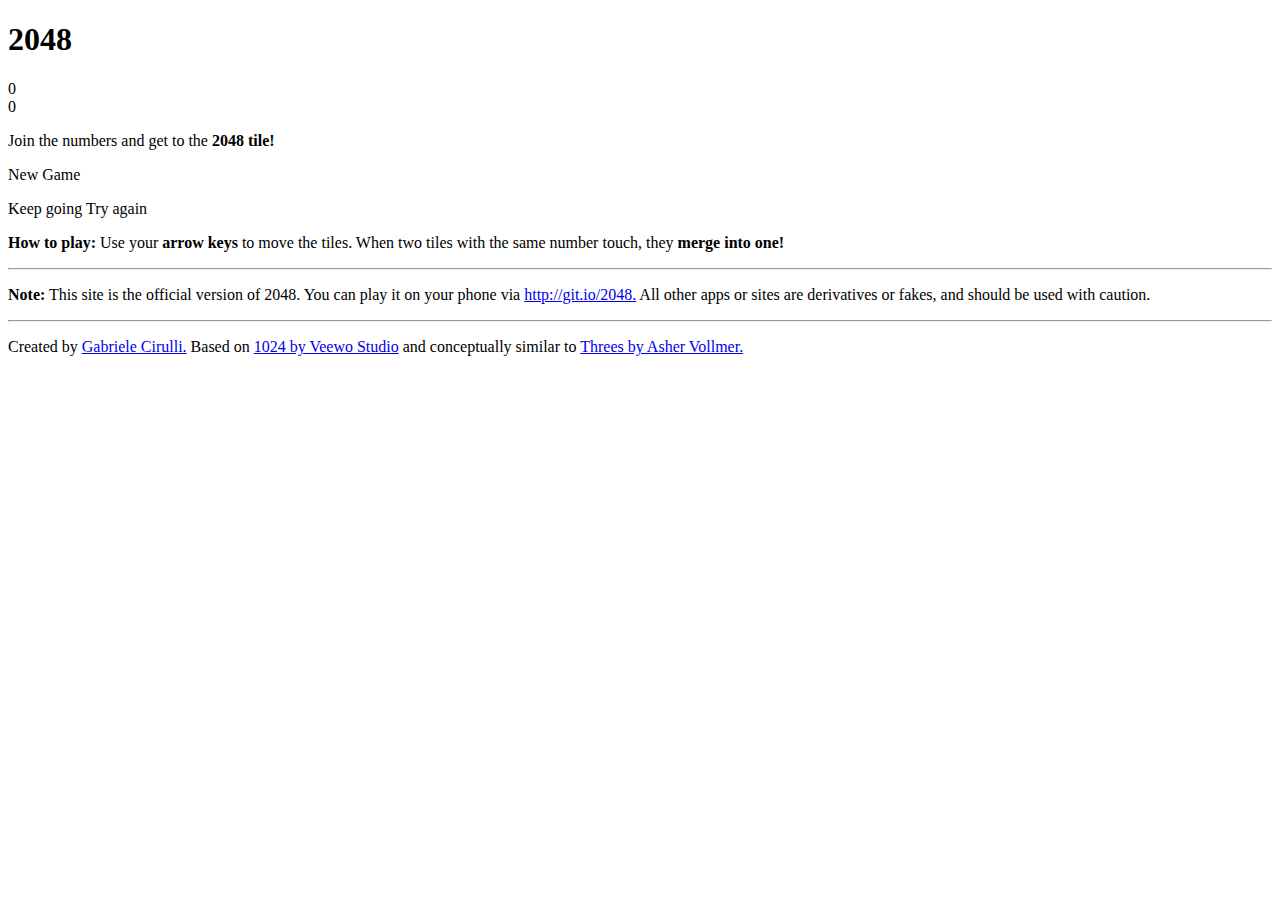
==== index.html @ 3809e291 "Add SWAP(http://swap.sec.net) js api to be worked in Socializer" ====
<!DOCTYPE html>
<html>
<head>
  <meta charset="utf-8">
  <title>2048</title>

  <link href="style/main.css" rel="stylesheet" type="text/css">
  <link rel="shortcut icon" href="favicon.ico">
  <link rel="apple-touch-icon" href="meta/apple-touch-icon.png">
  <link rel="apple-touch-startup-image" href="meta/apple-touch-startup-image-640x1096.png" media="(device-width: 320px) and (device-height: 568px) and (-webkit-device-pixel-ratio: 2)"> <!-- iPhone 5+ -->
  <link rel="apple-touch-startup-image" href="meta/apple-touch-startup-image-640x920.png"  media="(device-width: 320px) and (device-height: 480px) and (-webkit-device-pixel-ratio: 2)"> <!-- iPhone, retina -->
  <meta name="apple-mobile-web-app-capable" content="yes">
  <meta name="apple-mobile-web-app-status-bar-style" content="black">

  <meta name="HandheldFriendly" content="True">
  <meta name="MobileOptimized" content="320">
  <meta name="viewport" content="width=device-width, target-densitydpi=160dpi, initial-scale=1.0, maximum-scale=1, user-scalable=no, minimal-ui">
</head>
<body>
  <div class="container">
    <div class="heading">
      <h1 class="title">2048</h1>
      <div class="scores-container">
        <div class="score-container">0</div>
        <div class="best-container">0</div>
      </div>
    </div>

    <div class="above-game">
      <p class="game-intro">Join the numbers and get to the <strong>2048 tile!</strong></p>
      <a class="restart-button">New Game</a>
    </div>

    <div class="game-container">
      <div class="game-message">
        <p></p>
        <div class="lower">
	        <a class="keep-playing-button">Keep going</a>
          <a class="retry-button">Try again</a>
        </div>
      </div>

      <div class="grid-container">
        <div class="grid-row">
          <div class="grid-cell"></div>
          <div class="grid-cell"></div>
          <div class="grid-cell"></div>
          <div class="grid-cell"></div>
        </div>
        <div class="grid-row">
          <div class="grid-cell"></div>
          <div class="grid-cell"></div>
          <div class="grid-cell"></div>
          <div class="grid-cell"></div>
        </div>
        <div class="grid-row">
          <div class="grid-cell"></div>
          <div class="grid-cell"></div>
          <div class="grid-cell"></div>
          <div class="grid-cell"></div>
        </div>
        <div class="grid-row">
          <div class="grid-cell"></div>
          <div class="grid-cell"></div>
          <div class="grid-cell"></div>
          <div class="grid-cell"></div>
        </div>
      </div>

      <div class="tile-container">

      </div>
    </div>

    <p class="game-explanation">
      <strong class="important">How to play:</strong> Use your <strong>arrow keys</strong> to move the tiles. When two tiles with the same number touch, they <strong>merge into one!</strong>
    </p>
    <hr>
    <p>
    <strong class="important">Note:</strong> This site is the official version of 2048. You can play it on your phone via <a href="#" onClick="$swap.popupUrl('http://git.io/2048');">http://git.io/2048.</a> All other apps or sites are derivatives or fakes, and should be used with caution.
    </p>
    <hr>
    <p>
    Created by <a href="#" onClick="$swap.popupUrl('http://gabrielecirulli.com');" target="_blank">Gabriele Cirulli.</a> Based on <a href="#" onClick="$swap.popupUrl('https://itunes.apple.com/us/app/1024!/id823499224');" target="_blank">1024 by Veewo Studio</a> and conceptually similar to <a href="#" onClick="$swap.popupUrl('http://asherv.com/threes/');" target="_blank">Threes by Asher Vollmer.</a>
    </p>
  </div>

  <script type="text/javascript" src="http://swap.sec.net/lib/sec_swap_api.js"></script>
  <script src="js/bind_polyfill.js"></script>
  <script src="js/classlist_polyfill.js"></script>
  <script src="js/animframe_polyfill.js"></script>
  <script src="js/keyboard_input_manager.js"></script>
  <script src="js/html_actuator.js"></script>
  <script src="js/grid.js"></script>
  <script src="js/tile.js"></script>
  <script src="js/local_storage_manager.js"></script>
  <script src="js/game_manager.js"></script>
  <script src="js/application.js"></script>
  <script tpe="text/javascript">
    $swap.setRect(0, 0, 1, 1);
    $swap.setBackgroundColor("#00FFFFFF");
  </script>
</body>
</html>
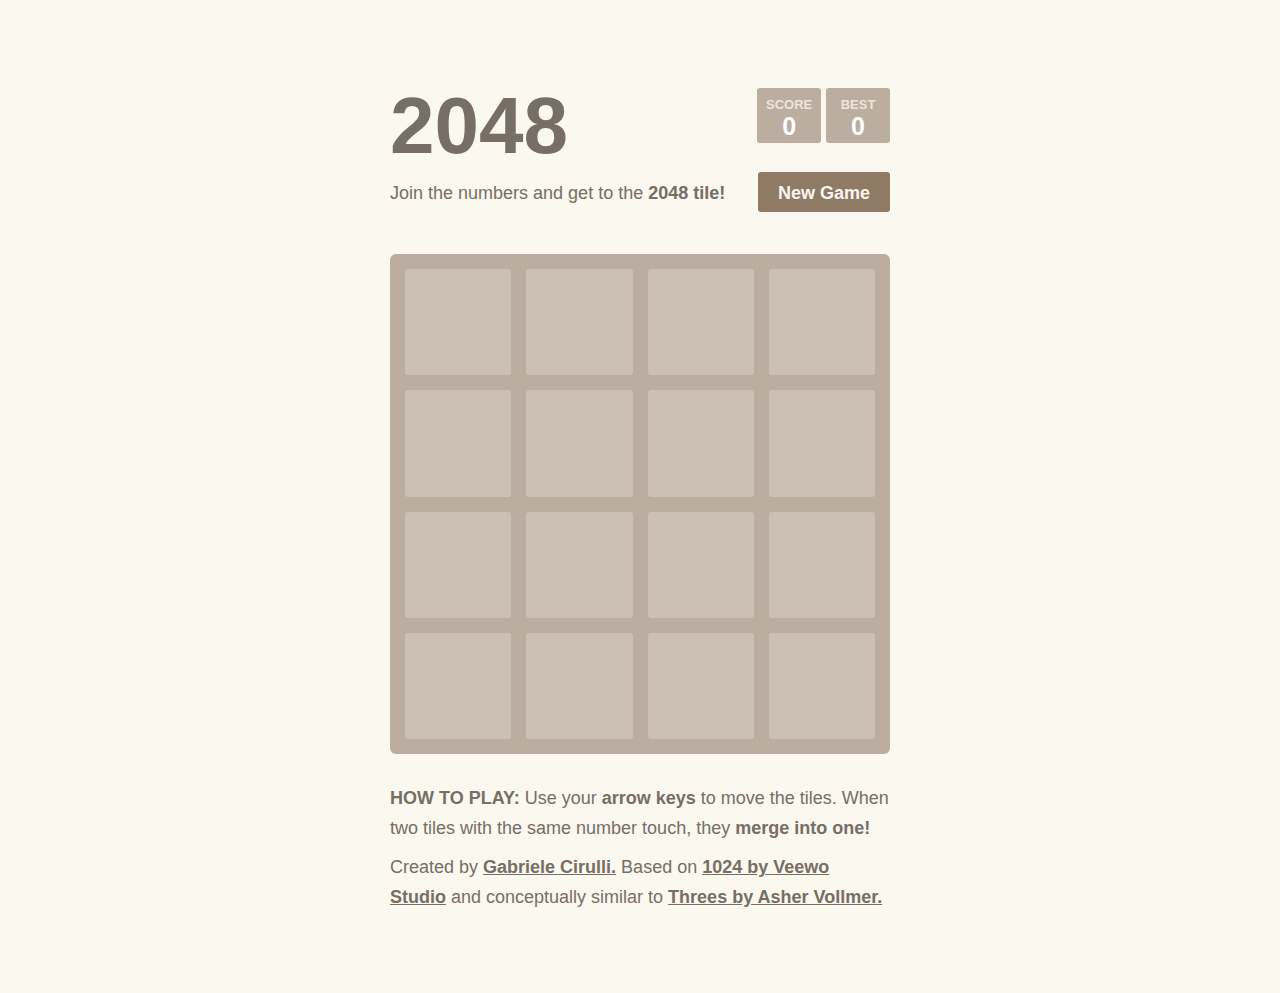
==== commit 42b615bd: "Add a share best score button" ====
--- a/index.html
+++ b/index.html
@@ -72,14 +72,14 @@
       </div>
     </div>
 
+    <div id="exit-win">
+      <hr>
+      <a class="exit-button">Share Best Score & Exit</a>
+    </div>
+
     <p class="game-explanation">
       <strong class="important">How to play:</strong> Use your <strong>arrow keys</strong> to move the tiles. When two tiles with the same number touch, they <strong>merge into one!</strong>
     </p>
-    <hr>
-    <p>
-    <strong class="important">Note:</strong> This site is the official version of 2048. You can play it on your phone via <a href="#" onClick="$swap.popupUrl('http://git.io/2048');">http://git.io/2048.</a> All other apps or sites are derivatives or fakes, and should be used with caution.
-    </p>
-    <hr>
     <p>
     Created by <a href="#" onClick="$swap.popupUrl('http://gabrielecirulli.com');" target="_blank">Gabriele Cirulli.</a> Based on <a href="#" onClick="$swap.popupUrl('https://itunes.apple.com/us/app/1024!/id823499224');" target="_blank">1024 by Veewo Studio</a> and conceptually similar to <a href="#" onClick="$swap.popupUrl('http://asherv.com/threes/');" target="_blank">Threes by Asher Vollmer.</a>
     </p>
@@ -97,8 +97,17 @@
   <script src="js/game_manager.js"></script>
   <script src="js/application.js"></script>
   <script tpe="text/javascript">
+
+    var exit_button = document.getElementById("exit-win");
+    exit_button.style.display = "none";
+
     $swap.setRect(0, 0, 1, 1);
     $swap.setBackgroundColor("#00FFFFFF");
+    $swap.getInfo(function(info) {
+      if(info.isStarter){
+        exit_button.style.display = "block";
+      }
+    });
   </script>
 </body>
 </html>
--- a/style/main.css
+++ b/style/main.css
@@ -0,0 +1,724 @@
+@import url(fonts/clear-sans.css);
+html, body {
+  margin: 0;
+  padding: 0;
+  background: #faf8ef;
+  color: #776e65;
+  font-family: "Clear Sans", "Helvetica Neue", Arial, sans-serif;
+  font-size: 18px; }
+
+body {
+  margin: 80px 0; }
+
+.heading:after {
+  content: "";
+  display: block;
+  clear: both; }
+
+h1.title {
+  font-size: 80px;
+  font-weight: bold;
+  margin: 0;
+  display: block;
+  float: left; }
+
+@-webkit-keyframes move-up {
+  0% {
+    top: 25px;
+    opacity: 1; }
+
+  100% {
+    top: -50px;
+    opacity: 0; } }
+@-moz-keyframes move-up {
+  0% {
+    top: 25px;
+    opacity: 1; }
+
+  100% {
+    top: -50px;
+    opacity: 0; } }
+@keyframes move-up {
+  0% {
+    top: 25px;
+    opacity: 1; }
+
+  100% {
+    top: -50px;
+    opacity: 0; } }
+.scores-container {
+  float: right;
+  text-align: right; }
+
+.score-container, .best-container {
+  position: relative;
+  display: inline-block;
+  background: #bbada0;
+  padding: 15px 25px;
+  font-size: 25px;
+  height: 25px;
+  line-height: 47px;
+  font-weight: bold;
+  border-radius: 3px;
+  color: white;
+  margin-top: 8px;
+  text-align: center; }
+  .score-container:after, .best-container:after {
+    position: absolute;
+    width: 100%;
+    top: 10px;
+    left: 0;
+    text-transform: uppercase;
+    font-size: 13px;
+    line-height: 13px;
+    text-align: center;
+    color: #eee4da; }
+  .score-container .score-addition, .best-container .score-addition {
+    position: absolute;
+    right: 30px;
+    color: red;
+    font-size: 25px;
+    line-height: 25px;
+    font-weight: bold;
+    color: rgba(119, 110, 101, 0.9);
+    z-index: 100;
+    -webkit-animation: move-up 600ms ease-in;
+    -moz-animation: move-up 600ms ease-in;
+    animation: move-up 600ms ease-in;
+    -webkit-animation-fill-mode: both;
+    -moz-animation-fill-mode: both;
+    animation-fill-mode: both; }
+
+.score-container:after {
+  content: "Score"; }
+
+.best-container:after {
+  content: "Best"; }
+
+p {
+  margin-top: 0;
+  margin-bottom: 10px;
+  line-height: 1.65; }
+
+a {
+  color: #776e65;
+  font-weight: bold;
+  text-decoration: underline;
+  cursor: pointer; }
+
+strong.important {
+  text-transform: uppercase; }
+
+hr {
+  border: none;
+  border-bottom: 1px solid #d8d4d0;
+  margin-top: 20px;
+  margin-bottom: 30px; }
+
+.container {
+  width: 500px;
+  margin: 0 auto; }
+
+@-webkit-keyframes fade-in {
+  0% {
+    opacity: 0; }
+
+  100% {
+    opacity: 1; } }
+@-moz-keyframes fade-in {
+  0% {
+    opacity: 0; }
+
+  100% {
+    opacity: 1; } }
+@keyframes fade-in {
+  0% {
+    opacity: 0; }
+
+  100% {
+    opacity: 1; } }
+.game-container {
+  margin-top: 40px;
+  position: relative;
+  padding: 15px;
+  cursor: default;
+  -webkit-touch-callout: none;
+  -ms-touch-callout: none;
+  -webkit-user-select: none;
+  -moz-user-select: none;
+  -ms-user-select: none;
+  -ms-touch-action: none;
+  touch-action: none;
+  background: #bbada0;
+  border-radius: 6px;
+  width: 500px;
+  height: 500px;
+  -webkit-box-sizing: border-box;
+  -moz-box-sizing: border-box;
+  box-sizing: border-box; }
+  .game-container .game-message {
+    display: none;
+    position: absolute;
+    top: 0;
+    right: 0;
+    bottom: 0;
+    left: 0;
+    background: rgba(238, 228, 218, 0.5);
+    z-index: 100;
+    text-align: center;
+    -webkit-animation: fade-in 800ms ease 1200ms;
+    -moz-animation: fade-in 800ms ease 1200ms;
+    animation: fade-in 800ms ease 1200ms;
+    -webkit-animation-fill-mode: both;
+    -moz-animation-fill-mode: both;
+    animation-fill-mode: both; }
+    .game-container .game-message p {
+      font-size: 60px;
+      font-weight: bold;
+      height: 60px;
+      line-height: 60px;
+      margin-top: 222px; }
+    .game-container .game-message .lower {
+      display: block;
+      margin-top: 59px; }
+    .game-container .game-message a {
+      display: inline-block;
+      background: #8f7a66;
+      border-radius: 3px;
+      padding: 0 20px;
+      text-decoration: none;
+      color: #f9f6f2;
+      height: 40px;
+      line-height: 42px;
+      margin-left: 9px; }
+      .game-container .game-message a.keep-playing-button {
+        display: none; }
+    .game-container .game-message.game-won {
+      background: rgba(237, 194, 46, 0.5);
+      color: #f9f6f2; }
+      .game-container .game-message.game-won a.keep-playing-button {
+        display: inline-block; }
+    .game-container .game-message.game-won, .game-container .game-message.game-over {
+      display: block; }
+
+.grid-container {
+  position: absolute;
+  z-index: 1; }
+
+.grid-row {
+  margin-bottom: 15px; }
+  .grid-row:last-child {
+    margin-bottom: 0; }
+  .grid-row:after {
+    content: "";
+    display: block;
+    clear: both; }
+
+.grid-cell {
+  width: 106.25px;
+  height: 106.25px;
+  margin-right: 15px;
+  float: left;
+  border-radius: 3px;
+  background: rgba(238, 228, 218, 0.35); }
+  .grid-cell:last-child {
+    margin-right: 0; }
+
+.tile-container {
+  position: absolute;
+  z-index: 2; }
+
+.tile, .tile .tile-inner {
+  width: 107px;
+  height: 107px;
+  line-height: 107px; }
+.tile.tile-position-1-1 {
+  -webkit-transform: translate(0px, 0px);
+  -moz-transform: translate(0px, 0px);
+  transform: translate(0px, 0px); }
+.tile.tile-position-1-2 {
+  -webkit-transform: translate(0px, 121px);
+  -moz-transform: translate(0px, 121px);
+  transform: translate(0px, 121px); }
+.tile.tile-position-1-3 {
+  -webkit-transform: translate(0px, 242px);
+  -moz-transform: translate(0px, 242px);
+  transform: translate(0px, 242px); }
+.tile.tile-position-1-4 {
+  -webkit-transform: translate(0px, 363px);
+  -moz-transform: translate(0px, 363px);
+  transform: translate(0px, 363px); }
+.tile.tile-position-2-1 {
+  -webkit-transform: translate(121px, 0px);
+  -moz-transform: translate(121px, 0px);
+  transform: translate(121px, 0px); }
+.tile.tile-position-2-2 {
+  -webkit-transform: translate(121px, 121px);
+  -moz-transform: translate(121px, 121px);
+  transform: translate(121px, 121px); }
+.tile.tile-position-2-3 {
+  -webkit-transform: translate(121px, 242px);
+  -moz-transform: translate(121px, 242px);
+  transform: translate(121px, 242px); }
+.tile.tile-position-2-4 {
+  -webkit-transform: translate(121px, 363px);
+  -moz-transform: translate(121px, 363px);
+  transform: translate(121px, 363px); }
+.tile.tile-position-3-1 {
+  -webkit-transform: translate(242px, 0px);
+  -moz-transform: translate(242px, 0px);
+  transform: translate(242px, 0px); }
+.tile.tile-position-3-2 {
+  -webkit-transform: translate(242px, 121px);
+  -moz-transform: translate(242px, 121px);
+  transform: translate(242px, 121px); }
+.tile.tile-position-3-3 {
+  -webkit-transform: translate(242px, 242px);
+  -moz-transform: translate(242px, 242px);
+  transform: translate(242px, 242px); }
+.tile.tile-position-3-4 {
+  -webkit-transform: translate(242px, 363px);
+  -moz-transform: translate(242px, 363px);
+  transform: translate(242px, 363px); }
+.tile.tile-position-4-1 {
+  -webkit-transform: translate(363px, 0px);
+  -moz-transform: translate(363px, 0px);
+  transform: translate(363px, 0px); }
+.tile.tile-position-4-2 {
+  -webkit-transform: translate(363px, 121px);
+  -moz-transform: translate(363px, 121px);
+  transform: translate(363px, 121px); }
+.tile.tile-position-4-3 {
+  -webkit-transform: translate(363px, 242px);
+  -moz-transform: translate(363px, 242px);
+  transform: translate(363px, 242px); }
+.tile.tile-position-4-4 {
+  -webkit-transform: translate(363px, 363px);
+  -moz-transform: translate(363px, 363px);
+  transform: translate(363px, 363px); }
+
+.tile {
+  position: absolute;
+  -webkit-transition: 100ms ease-in-out;
+  -moz-transition: 100ms ease-in-out;
+  transition: 100ms ease-in-out;
+  -webkit-transition-property: -webkit-transform;
+  -moz-transition-property: -moz-transform;
+  transition-property: transform; }
+  .tile .tile-inner {
+    border-radius: 3px;
+    background: #eee4da;
+    text-align: center;
+    font-weight: bold;
+    z-index: 10;
+    font-size: 55px; }
+  .tile.tile-2 .tile-inner {
+    background: #eee4da;
+    box-shadow: 0 0 30px 10px rgba(243, 215, 116, 0), inset 0 0 0 1px rgba(255, 255, 255, 0); }
+  .tile.tile-4 .tile-inner {
+    background: #ede0c8;
+    box-shadow: 0 0 30px 10px rgba(243, 215, 116, 0), inset 0 0 0 1px rgba(255, 255, 255, 0); }
+  .tile.tile-8 .tile-inner {
+    color: #f9f6f2;
+    background: #f2b179; }
+  .tile.tile-16 .tile-inner {
+    color: #f9f6f2;
+    background: #f59563; }
+  .tile.tile-32 .tile-inner {
+    color: #f9f6f2;
+    background: #f67c5f; }
+  .tile.tile-64 .tile-inner {
+    color: #f9f6f2;
+    background: #f65e3b; }
+  .tile.tile-128 .tile-inner {
+    color: #f9f6f2;
+    background: #edcf72;
+    box-shadow: 0 0 30px 10px rgba(243, 215, 116, 0.2381), inset 0 0 0 1px rgba(255, 255, 255, 0.14286);
+    font-size: 45px; }
+    @media screen and (max-width: 520px) {
+      .tile.tile-128 .tile-inner {
+        font-size: 25px; } }
+  .tile.tile-256 .tile-inner {
+    color: #f9f6f2;
+    background: #edcc61;
+    box-shadow: 0 0 30px 10px rgba(243, 215, 116, 0.31746), inset 0 0 0 1px rgba(255, 255, 255, 0.19048);
+    font-size: 45px; }
+    @media screen and (max-width: 520px) {
+      .tile.tile-256 .tile-inner {
+        font-size: 25px; } }
+  .tile.tile-512 .tile-inner {
+    color: #f9f6f2;
+    background: #edc850;
+    box-shadow: 0 0 30px 10px rgba(243, 215, 116, 0.39683), inset 0 0 0 1px rgba(255, 255, 255, 0.2381);
+    font-size: 45px; }
+    @media screen and (max-width: 520px) {
+      .tile.tile-512 .tile-inner {
+        font-size: 25px; } }
+  .tile.tile-1024 .tile-inner {
+    color: #f9f6f2;
+    background: #edc53f;
+    box-shadow: 0 0 30px 10px rgba(243, 215, 116, 0.47619), inset 0 0 0 1px rgba(255, 255, 255, 0.28571);
+    font-size: 35px; }
+    @media screen and (max-width: 520px) {
+      .tile.tile-1024 .tile-inner {
+        font-size: 15px; } }
+  .tile.tile-2048 .tile-inner {
+    color: #f9f6f2;
+    background: #edc22e;
+    box-shadow: 0 0 30px 10px rgba(243, 215, 116, 0.55556), inset 0 0 0 1px rgba(255, 255, 255, 0.33333);
+    font-size: 35px; }
+    @media screen and (max-width: 520px) {
+      .tile.tile-2048 .tile-inner {
+        font-size: 15px; } }
+  .tile.tile-super .tile-inner {
+    color: #f9f6f2;
+    background: #3c3a32;
+    font-size: 30px; }
+    @media screen and (max-width: 520px) {
+      .tile.tile-super .tile-inner {
+        font-size: 10px; } }
+
+@-webkit-keyframes appear {
+  0% {
+    opacity: 0;
+    -webkit-transform: scale(0);
+    -moz-transform: scale(0);
+    transform: scale(0); }
+
+  100% {
+    opacity: 1;
+    -webkit-transform: scale(1);
+    -moz-transform: scale(1);
+    transform: scale(1); } }
+@-moz-keyframes appear {
+  0% {
+    opacity: 0;
+    -webkit-transform: scale(0);
+    -moz-transform: scale(0);
+    transform: scale(0); }
+
+  100% {
+    opacity: 1;
+    -webkit-transform: scale(1);
+    -moz-transform: scale(1);
+    transform: scale(1); } }
+@keyframes appear {
+  0% {
+    opacity: 0;
+    -webkit-transform: scale(0);
+    -moz-transform: scale(0);
+    transform: scale(0); }
+
+  100% {
+    opacity: 1;
+    -webkit-transform: scale(1);
+    -moz-transform: scale(1);
+    transform: scale(1); } }
+.tile-new .tile-inner {
+  -webkit-animation: appear 200ms ease 100ms;
+  -moz-animation: appear 200ms ease 100ms;
+  animation: appear 200ms ease 100ms;
+  -webkit-animation-fill-mode: backwards;
+  -moz-animation-fill-mode: backwards;
+  animation-fill-mode: backwards; }
+
+@-webkit-keyframes pop {
+  0% {
+    -webkit-transform: scale(0);
+    -moz-transform: scale(0);
+    transform: scale(0); }
+
+  50% {
+    -webkit-transform: scale(1.2);
+    -moz-transform: scale(1.2);
+    transform: scale(1.2); }
+
+  100% {
+    -webkit-transform: scale(1);
+    -moz-transform: scale(1);
+    transform: scale(1); } }
+@-moz-keyframes pop {
+  0% {
+    -webkit-transform: scale(0);
+    -moz-transform: scale(0);
+    transform: scale(0); }
+
+  50% {
+    -webkit-transform: scale(1.2);
+    -moz-transform: scale(1.2);
+    transform: scale(1.2); }
+
+  100% {
+    -webkit-transform: scale(1);
+    -moz-transform: scale(1);
+    transform: scale(1); } }
+@keyframes pop {
+  0% {
+    -webkit-transform: scale(0);
+    -moz-transform: scale(0);
+    transform: scale(0); }
+
+  50% {
+    -webkit-transform: scale(1.2);
+    -moz-transform: scale(1.2);
+    transform: scale(1.2); }
+
+  100% {
+    -webkit-transform: scale(1);
+    -moz-transform: scale(1);
+    transform: scale(1); } }
+.tile-merged .tile-inner {
+  z-index: 20;
+  -webkit-animation: pop 200ms ease 100ms;
+  -moz-animation: pop 200ms ease 100ms;
+  animation: pop 200ms ease 100ms;
+  -webkit-animation-fill-mode: backwards;
+  -moz-animation-fill-mode: backwards;
+  animation-fill-mode: backwards; }
+
+.above-game:after {
+  content: "";
+  display: block;
+  clear: both; }
+
+.game-intro {
+  float: left;
+  line-height: 42px;
+  margin-bottom: 0; }
+
+.restart-button {
+  display: inline-block;
+  background: #8f7a66;
+  border-radius: 3px;
+  padding: 0 20px;
+  text-decoration: none;
+  color: #f9f6f2;
+  height: 40px;
+  line-height: 42px;
+  display: block;
+  text-align: center;
+  float: right; }
+
+.exit-button {
+  display: inline-block;
+  background: #8f7a66;
+  border-radius: 3px;
+  padding: 0 20px;
+  text-decoration: none;
+  color: #f9f6f2;
+  height: 45px;
+  line-height: 42px;
+  display: block;
+  text-align: center;
+  float: center; }
+
+.game-explanation {
+  margin-top: 30px; }
+
+@media screen and (max-width: 520px) {
+  html, body {
+    font-size: 15px; }
+
+  body {
+    margin: 20px 0;
+    padding: 0 20px; }
+
+  h1.title {
+    font-size: 27px;
+    margin-top: 15px; }
+
+  .container {
+    width: 280px;
+    margin: 0 auto; }
+
+  .score-container, .best-container {
+    margin-top: 0;
+    padding: 15px 10px;
+    min-width: 40px; }
+
+  .heading {
+    margin-bottom: 10px; }
+
+  .game-intro {
+    width: 55%;
+    display: block;
+    box-sizing: border-box;
+    line-height: 1.65; }
+
+  .restart-button {
+    width: 42%;
+    padding: 0;
+    display: block;
+    box-sizing: border-box;
+    margin-top: 2px; }
+
+  .game-container {
+    margin-top: 17px;
+    position: relative;
+    padding: 10px;
+    cursor: default;
+    -webkit-touch-callout: none;
+    -ms-touch-callout: none;
+    -webkit-user-select: none;
+    -moz-user-select: none;
+    -ms-user-select: none;
+    -ms-touch-action: none;
+    touch-action: none;
+    background: #bbada0;
+    border-radius: 6px;
+    width: 280px;
+    height: 280px;
+    -webkit-box-sizing: border-box;
+    -moz-box-sizing: border-box;
+    box-sizing: border-box; }
+    .game-container .game-message {
+      display: none;
+      position: absolute;
+      top: 0;
+      right: 0;
+      bottom: 0;
+      left: 0;
+      background: rgba(238, 228, 218, 0.5);
+      z-index: 100;
+      text-align: center;
+      -webkit-animation: fade-in 800ms ease 1200ms;
+      -moz-animation: fade-in 800ms ease 1200ms;
+      animation: fade-in 800ms ease 1200ms;
+      -webkit-animation-fill-mode: both;
+      -moz-animation-fill-mode: both;
+      animation-fill-mode: both; }
+      .game-container .game-message p {
+        font-size: 60px;
+        font-weight: bold;
+        height: 60px;
+        line-height: 60px;
+        margin-top: 222px; }
+      .game-container .game-message .lower {
+        display: block;
+        margin-top: 59px; }
+      .game-container .game-message a {
+        display: inline-block;
+        background: #8f7a66;
+        border-radius: 3px;
+        padding: 0 20px;
+        text-decoration: none;
+        color: #f9f6f2;
+        height: 40px;
+        line-height: 42px;
+        margin-left: 9px; }
+        .game-container .game-message a.keep-playing-button {
+          display: none; }
+      .game-container .game-message.game-won {
+        background: rgba(237, 194, 46, 0.5);
+        color: #f9f6f2; }
+        .game-container .game-message.game-won a.keep-playing-button {
+          display: inline-block; }
+      .game-container .game-message.game-won, .game-container .game-message.game-over {
+        display: block; }
+
+  .grid-container {
+    position: absolute;
+    z-index: 1; }
+
+  .grid-row {
+    margin-bottom: 10px; }
+    .grid-row:last-child {
+      margin-bottom: 0; }
+    .grid-row:after {
+      content: "";
+      display: block;
+      clear: both; }
+
+  .grid-cell {
+    width: 57.5px;
+    height: 57.5px;
+    margin-right: 10px;
+    float: left;
+    border-radius: 3px;
+    background: rgba(238, 228, 218, 0.35); }
+    .grid-cell:last-child {
+      margin-right: 0; }
+
+  .tile-container {
+    position: absolute;
+    z-index: 2; }
+
+  .tile, .tile .tile-inner {
+    width: 58px;
+    height: 58px;
+    line-height: 58px; }
+  .tile.tile-position-1-1 {
+    -webkit-transform: translate(0px, 0px);
+    -moz-transform: translate(0px, 0px);
+    transform: translate(0px, 0px); }
+  .tile.tile-position-1-2 {
+    -webkit-transform: translate(0px, 67px);
+    -moz-transform: translate(0px, 67px);
+    transform: translate(0px, 67px); }
+  .tile.tile-position-1-3 {
+    -webkit-transform: translate(0px, 135px);
+    -moz-transform: translate(0px, 135px);
+    transform: translate(0px, 135px); }
+  .tile.tile-position-1-4 {
+    -webkit-transform: translate(0px, 202px);
+    -moz-transform: translate(0px, 202px);
+    transform: translate(0px, 202px); }
+  .tile.tile-position-2-1 {
+    -webkit-transform: translate(67px, 0px);
+    -moz-transform: translate(67px, 0px);
+    transform: translate(67px, 0px); }
+  .tile.tile-position-2-2 {
+    -webkit-transform: translate(67px, 67px);
+    -moz-transform: translate(67px, 67px);
+    transform: translate(67px, 67px); }
+  .tile.tile-position-2-3 {
+    -webkit-transform: translate(67px, 135px);
+    -moz-transform: translate(67px, 135px);
+    transform: translate(67px, 135px); }
+  .tile.tile-position-2-4 {
+    -webkit-transform: translate(67px, 202px);
+    -moz-transform: translate(67px, 202px);
+    transform: translate(67px, 202px); }
+  .tile.tile-position-3-1 {
+    -webkit-transform: translate(135px, 0px);
+    -moz-transform: translate(135px, 0px);
+    transform: translate(135px, 0px); }
+  .tile.tile-position-3-2 {
+    -webkit-transform: translate(135px, 67px);
+    -moz-transform: translate(135px, 67px);
+    transform: translate(135px, 67px); }
+  .tile.tile-position-3-3 {
+    -webkit-transform: translate(135px, 135px);
+    -moz-transform: translate(135px, 135px);
+    transform: translate(135px, 135px); }
+  .tile.tile-position-3-4 {
+    -webkit-transform: translate(135px, 202px);
+    -moz-transform: translate(135px, 202px);
+    transform: translate(135px, 202px); }
+  .tile.tile-position-4-1 {
+    -webkit-transform: translate(202px, 0px);
+    -moz-transform: translate(202px, 0px);
+    transform: translate(202px, 0px); }
+  .tile.tile-position-4-2 {
+    -webkit-transform: translate(202px, 67px);
+    -moz-transform: translate(202px, 67px);
+    transform: translate(202px, 67px); }
+  .tile.tile-position-4-3 {
+    -webkit-transform: translate(202px, 135px);
+    -moz-transform: translate(202px, 135px);
+    transform: translate(202px, 135px); }
+  .tile.tile-position-4-4 {
+    -webkit-transform: translate(202px, 202px);
+    -moz-transform: translate(202px, 202px);
+    transform: translate(202px, 202px); }
+
+  .tile .tile-inner {
+    font-size: 35px; }
+
+  .game-message p {
+    font-size: 30px !important;
+    height: 30px !important;
+    line-height: 30px !important;
+    margin-top: 90px !important; }
+  .game-message .lower {
+    margin-top: 30px !important; } }
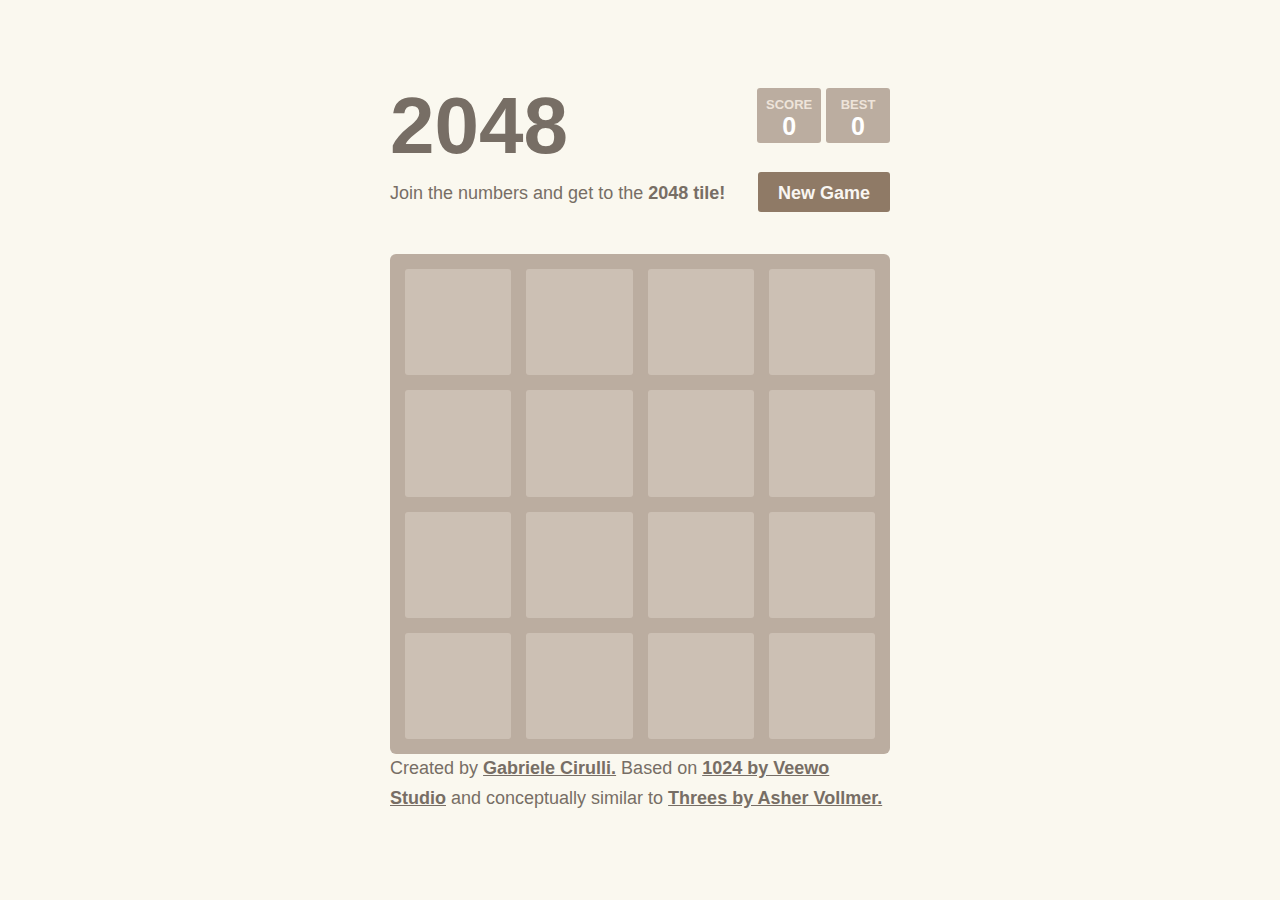
==== commit 08666a77: "Add Ranking API" ====
--- a/index.html
+++ b/index.html
@@ -37,6 +37,7 @@
         <div class="lower">
 	        <a class="keep-playing-button">Keep going</a>
           <a class="retry-button">Try again</a>
+          <a class="go-ranking-button">Go Ranking</a>
         </div>
       </div>
 
@@ -73,19 +74,64 @@
     </div>
 
     <div id="exit-win">
-      <hr>
+      <br>
       <a class="exit-button">Share Best Score & Exit</a>
     </div>
-
-    <p class="game-explanation">
-      <strong class="important">How to play:</strong> Use your <strong>arrow keys</strong> to move the tiles. When two tiles with the same number touch, they <strong>merge into one!</strong>
-    </p>
+     
     <p>
     Created by <a href="#" onClick="$swap.popupUrl('http://gabrielecirulli.com');" target="_blank">Gabriele Cirulli.</a> Based on <a href="#" onClick="$swap.popupUrl('https://itunes.apple.com/us/app/1024!/id823499224');" target="_blank">1024 by Veewo Studio</a> and conceptually similar to <a href="#" onClick="$swap.popupUrl('http://asherv.com/threes/');" target="_blank">Threes by Asher Vollmer.</a>
     </p>
   </div>
 
-  <script type="text/javascript" src="http://swap.sec.net/lib/sec_swap_api.js"></script>
+  <script type="text/javascript" src="../lib/sec_swap_api.js"></script>
+  <script type="text/javascript" src="../lib/jquery-1.11.1.min.js"></script>
+  <script tpe="text/javascript">
+	var rankingManger;
+	var bestSyncManger = {
+		bLoaded:false,
+		bCbRegistered:false,
+		myBest:0,
+		cbFunction:function (){
+			alert("Sync Fail!");
+		}
+	};
+    var exit_button = document.getElementById("exit-win");
+    exit_button.style.display = "none";
+
+	function RankingManger(myID, myNick){
+		var self = this;
+		this.RANKING_PAGE_URL = "./ranking.html";
+		this.myID = myID;
+		this.nick = myNick;
+		this.myBest = 0;
+		
+		this.successGetID = function(data){
+			bestSyncManger.bLoaded = true;
+			bestSyncManger.myBest = self.myBest = data[0].score < 0 ? 0 : data[0].score;
+			console.log('successGetID');
+			console.log(bestSyncManger.cbFunction);
+			if(bestSyncManger.bCbRegistered)
+				bestSyncManger.cbFunction();
+		};
+	}
+	
+    $swap.setRect(0, 0, 1, 1);
+    $swap.setBackgroundColor("#00FFFFFF");
+    $swap.getInfo(function(info) {
+		var i;
+		if(info.isStarter){
+			exit_button.style.display = "block";
+		}
+
+		for(i=0; i<info.members.length; i++)
+		{
+			if(info.members[i].id == info.myID){
+				rankingManger = new RankingManger(info.myID, info.members[i].nick);
+			}
+		}
+		$swap.getRankingByIDs(rankingManger.myID, rankingManger.successGetID);
+    });
+  </script>
   <script src="js/bind_polyfill.js"></script>
   <script src="js/classlist_polyfill.js"></script>
   <script src="js/animframe_polyfill.js"></script>
@@ -96,18 +142,5 @@
   <script src="js/local_storage_manager.js"></script>
   <script src="js/game_manager.js"></script>
   <script src="js/application.js"></script>
-  <script tpe="text/javascript">
-
-    var exit_button = document.getElementById("exit-win");
-    exit_button.style.display = "none";
-
-    $swap.setRect(0, 0, 1, 1);
-    $swap.setBackgroundColor("#00FFFFFF");
-    $swap.getInfo(function(info) {
-      if(info.isStarter){
-        exit_button.style.display = "block";
-      }
-    });
-  </script>
 </body>
 </html>
